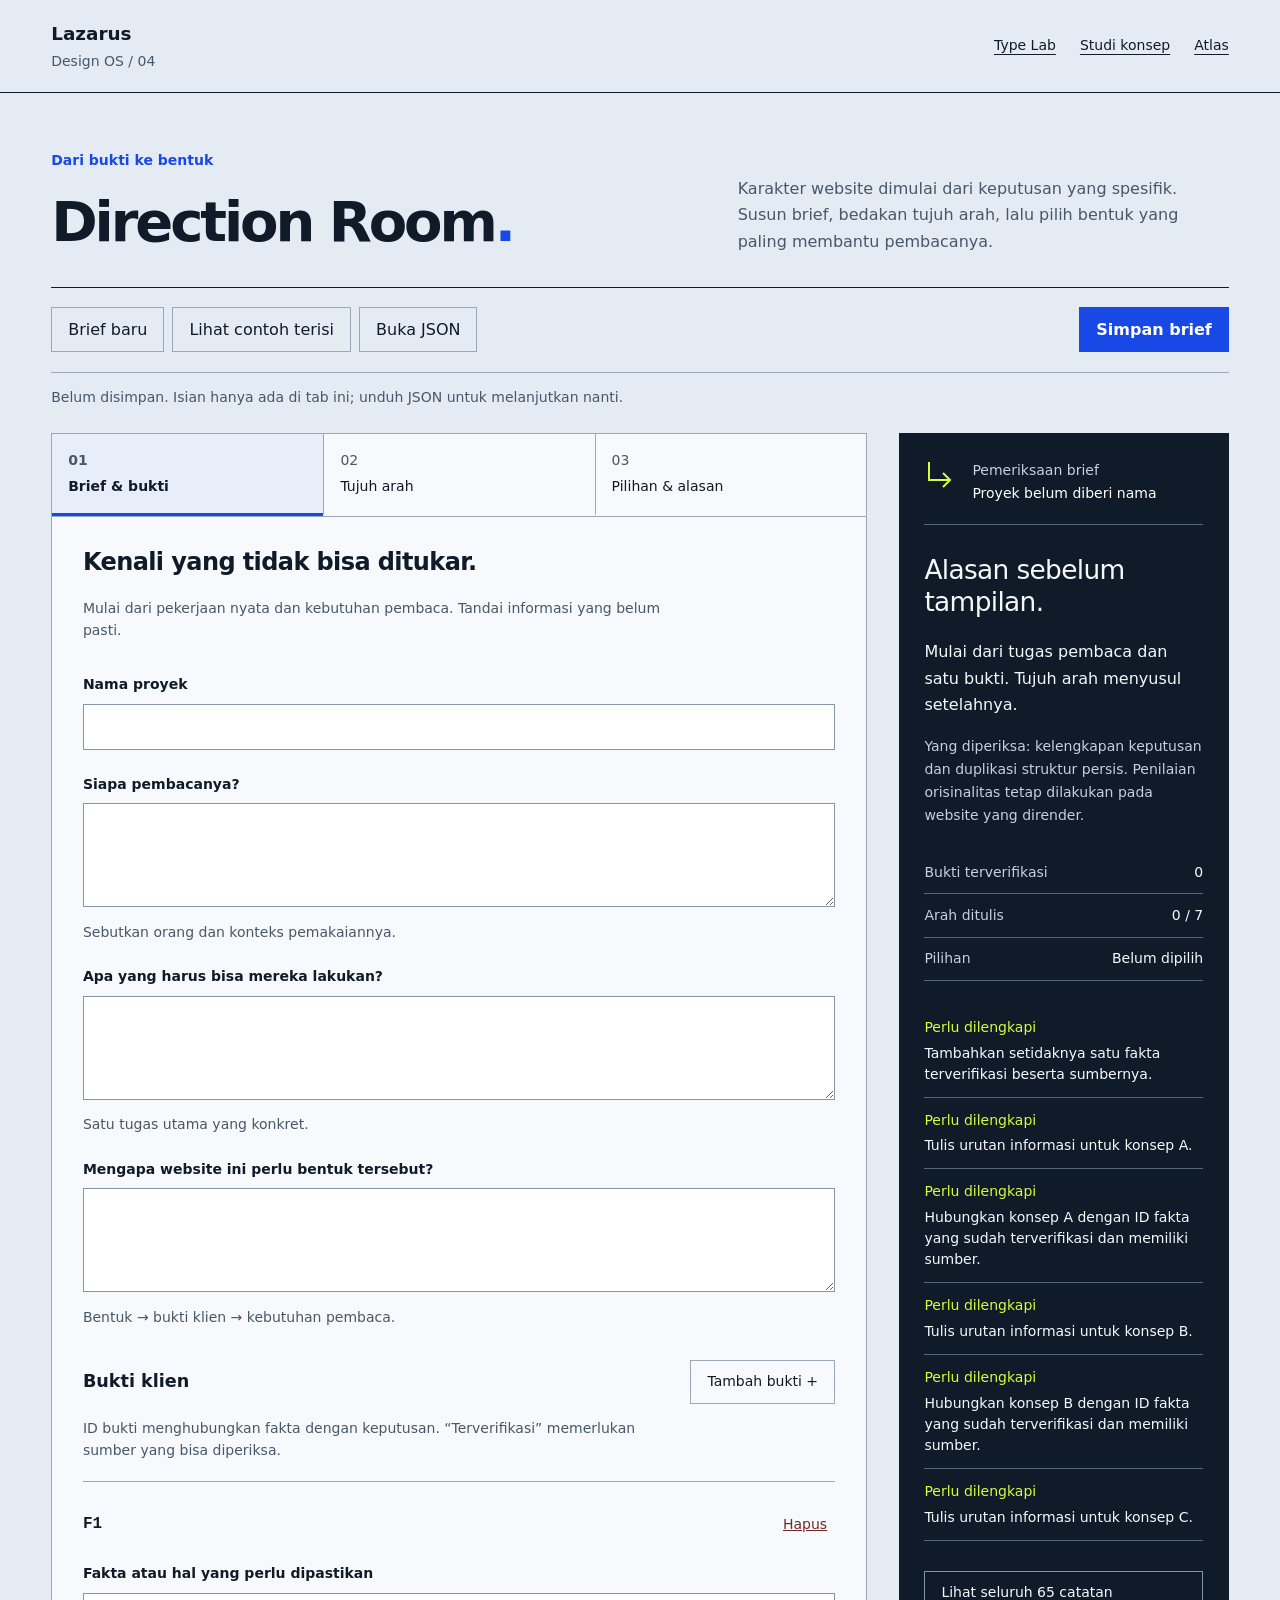
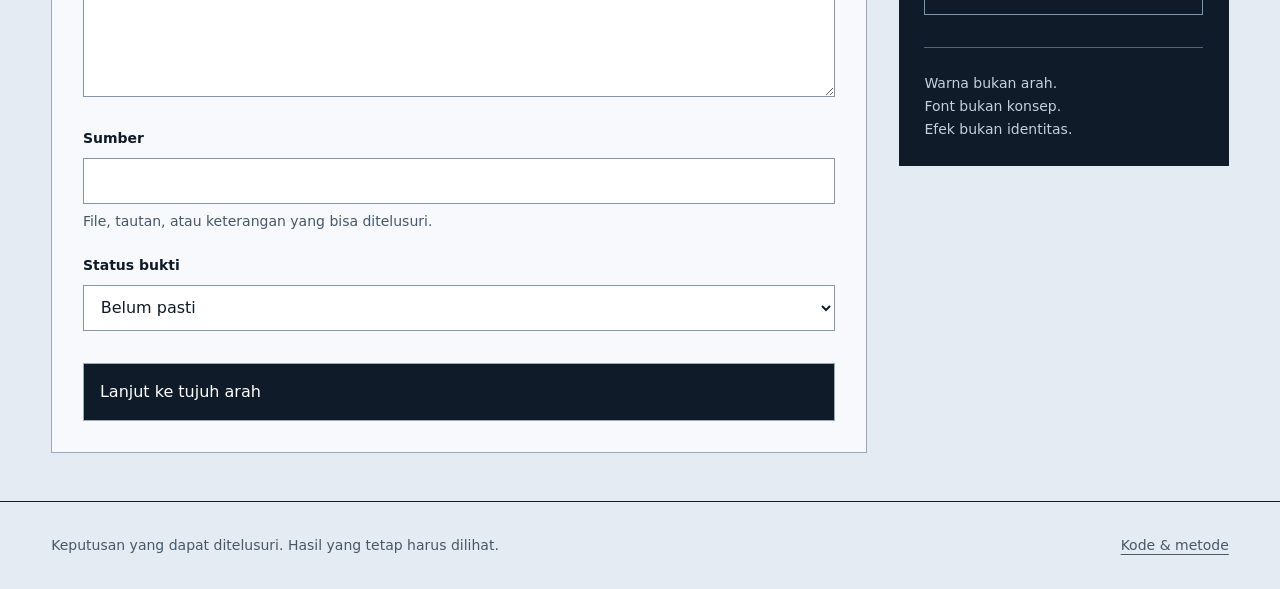
==== direction-room/index.html @ db100805 "Build Design OS v4: evidence-linked direction workspace and production gates" ====
<!doctype html>
<html lang="id">
<head>
  <meta charset="utf-8"><meta name="viewport" content="width=device-width,initial-scale=1">
  <meta name="theme-color" content="#e4ebf3">
  <meta name="description" content="Ruang kerja Lazarus untuk menghubungkan bukti klien, struktur website, dan keputusan desain.">
  <title>Direction Room · Lazarus Design OS</title>
  <link rel="stylesheet" href="room.css"><script type="module" src="room.mjs"></script>
</head>
<body>
  <a class="skip" href="#workspace">Lewati navigasi</a>
  <header class="masthead"><a class="brand" href="../">Lazarus <span>Design OS / 04</span></a><nav aria-label="Peralatan desain"><a href="../type-lab/">Type Lab</a><a href="../concepts/">Studi konsep</a><a href="../">Atlas</a></nav></header>
  <main>
    <div class="intro"><div><p class="eyebrow">Dari bukti ke bentuk</p><h1>Direction Room<span aria-hidden="true">.</span></h1></div><p class="intro-copy">Karakter website dimulai dari keputusan yang spesifik. Susun brief, bedakan tujuh arah, lalu pilih bentuk yang paling membantu pembacanya.</p></div>
    <div class="toolbar"><div class="file-actions"><button id="new-project" type="button">Brief baru</button><button id="load-example" type="button">Lihat contoh terisi</button><button id="import-project" type="button">Buka JSON</button><input id="import-file" type="file" accept=".json,application/json" hidden></div><button id="export-project" class="primary" type="button">Simpan brief</button></div>
    <p id="notice" role="status" aria-live="polite">Belum disimpan. Isian hanya ada di tab ini; unduh JSON untuk melanjutkan nanti.</p>
    <noscript><p>Editor membutuhkan JavaScript. Template JSON dan pemeriksaan CLI tersedia di repository.</p></noscript>
    <div class="workspace" id="workspace">
      <div class="editor">
        <nav class="steps" aria-label="Tahap penyusunan"><button type="button" data-panel="brief" aria-current="step"><span>01</span> Brief & bukti</button><button type="button" data-panel="concepts"><span>02</span> Tujuh arah</button><button type="button" data-panel="selection"><span>03</span> Pilihan & alasan</button></nav>
        <section id="panel-brief" class="panel" aria-labelledby="brief-heading">
          <div class="section-heading"><h2 id="brief-heading">Kenali yang tidak bisa ditukar.</h2><p>Mulai dari pekerjaan nyata dan kebutuhan pembaca. Tandai informasi yang belum pasti.</p></div>
          <div id="project-fields"></div>
          <div class="subheading"><h3>Bukti klien</h3><button type="button" id="add-fact">Tambah bukti +</button></div><p class="hint">ID bukti menghubungkan fakta dengan keputusan. “Terverifikasi” memerlukan sumber yang bisa diperiksa.</p><div id="facts"></div>
          <button class="next" data-next="concepts" type="button">Lanjut ke tujuh arah</button>
        </section>
        <section id="panel-concepts" class="panel" aria-labelledby="concepts-heading" hidden>
          <div class="section-heading"><h2 id="concepts-heading">Tujuh struktur. Satu brief.</h2><p>Ubah cara orang memahami isinya: urutan informasi, cara membaca, dan tindakan utamanya.</p></div>
          <div class="concept-tabs" role="tablist" aria-label="Arah konsep" id="concept-tabs"></div>
          <div id="concept-editor" role="tabpanel" tabindex="0"></div>
          <details class="comparison"><summary>Bandingkan seluruh struktur</summary><div class="table-scroll" tabindex="0" role="region" aria-label="Perbandingan tujuh arah"><table><thead><tr><th scope="col">Arah</th><th scope="col">Urutan isi</th><th scope="col">Cara membaca</th><th scope="col">Interaksi</th></tr></thead><tbody id="concept-matrix"></tbody></table></div></details>
          <button class="next" data-next="selection" type="button">Pilih dan pertanggungjawabkan</button>
        </section>
        <section id="panel-selection" class="panel" aria-labelledby="selection-heading" hidden>
          <div class="section-heading"><h2 id="selection-heading">Pilih dengan alasan.</h2><p>Catat manfaat, konsekuensi, dan satu keputusan yang membuat proyek ini milik kliennya.</p></div>
          <div id="selection-fields"></div><h3 class="division">Keputusan khas proyek</h3><div id="signature-fields"></div>
          <div class="subheading"><h3>Keputusan dominan</h3><button type="button" id="add-decision">Tambah +</button></div><div id="decisions"></div>
          <div class="subheading"><h3>Pola yang perlu dihindari</h3><button type="button" id="add-avoid">Tambah +</button></div><p class="hint">Jelaskan alasannya untuk proyek ini. Kartu, serif, atau animasi bukan larangan universal.</p><div id="avoid"></div>
          <div class="subheading"><h3>Perbandingan proyek sebelumnya</h3><button type="button" id="add-prior">Tambah +</button></div><div id="prior-projects"></div><div id="comparison-fields"></div>
          <div class="handoff"><h3>Bawa keputusan ini ke implementasi.</h3><p>Unduh JSON, buat tiga spesimen dengan teks yang sama, lalu isi bagian <code>typography</code> dan <code>qa</code> di file itu. Bukti tetap berada di repo klien.</p><code class="command">node scripts/design-gate.mjs check /path/to/client/design-contract.json --stage design</code><a href="https://github.com/AzrielChoerulHakim/lazarus-design-os/blob/main/docs/DESIGN_CONTRACT.md">Panduan pemeriksaan dan rilis</a></div>
        </section>
      </div>
      <aside class="review" aria-labelledby="review-heading"><div class="review-top"><svg class="review-mark" aria-hidden="true" viewBox="0 0 32 32" width="32" height="32"><path d="M5 3v18h21m-7-7 7 7-7 7" fill="none" stroke="currentColor" stroke-width="2"/></svg><p>Pemeriksaan brief<br><strong id="project-label">Proyek belum diberi nama</strong></p></div><h2 id="review-heading">Alasan sebelum tampilan.</h2><p id="review-summary" aria-live="polite"></p><p class="review-scope">Yang diperiksa: kelengkapan keputusan dan duplikasi struktur persis. Penilaian orisinalitas tetap dilakukan pada website yang dirender.</p><dl class="ledger"><div><dt>Bukti terverifikasi</dt><dd id="fact-count">0</dd></div><div><dt>Arah ditulis</dt><dd id="concept-count">0 / 7</dd></div><div><dt>Pilihan</dt><dd id="chosen-label">Belum dipilih</dd></div></dl><ul id="issues"></ul><button type="button" id="all-issues">Tampilkan semua catatan</button><p class="review-footer">Warna bukan arah.<br>Font bukan konsep.<br>Efek bukan identitas.</p></aside>
    </div>
  </main>
  <footer><p>Keputusan yang dapat ditelusuri. Hasil yang tetap harus dilihat.</p><a href="https://github.com/AzrielChoerulHakim/lazarus-design-os">Kode & metode</a></footer>
</body></html>
---- direction-room/room.css ----
:root{--paper:#e4ebf3;--sheet:#f7f9fc;--ink:#101b29;--muted:#46586a;--rule:#9aa8b8;--blue:#1848e5;--lime:#d5fd3b;--pad:clamp(1rem,4vw,4.5rem)}
*,*::before,*::after{box-sizing:border-box}html{scroll-behavior:smooth;scroll-padding-top:1rem}body{margin:0;background:var(--paper);color:var(--ink);font:1rem/1.65 system-ui,-apple-system,BlinkMacSystemFont,'Segoe UI',sans-serif}button,input,textarea,select{font:inherit;color:inherit}button,a,input,textarea,select{-webkit-tap-highlight-color:transparent}a{color:inherit;text-underline-offset:.25em}button{cursor:pointer;min-height:2.75rem;border:1px solid var(--rule);background:transparent;padding:.6rem 1rem;line-height:1.5;text-align:left;overflow-wrap:anywhere}button:hover{background:#d7e2f1}button:focus-visible,a:focus-visible,summary:focus-visible,input:focus-visible,textarea:focus-visible,select:focus-visible,[tabindex]:focus-visible{outline:3px solid var(--blue);outline-offset:4px}button:disabled{cursor:default}h1,h2,h3,p{margin-top:0}h1,h2,h3{line-height:1.2}h2{font-size:1.5rem;letter-spacing:-.025em}h3{font-size:1.1rem}p{max-width:68ch}[hidden]{display:none!important}.skip{position:absolute;top:-10rem;left:1rem;z-index:10;padding:1rem;background:var(--ink);color:white}.skip:focus{top:1rem}.masthead{padding:1.2rem var(--pad);border-bottom:1px solid var(--ink);display:flex;align-items:center;justify-content:space-between;gap:1rem;flex-wrap:wrap}.brand{font-size:1.15rem;font-weight:750;text-decoration:none}.brand span{display:block;font-size:.875rem;font-weight:400;color:var(--muted)}.masthead nav{display:flex;gap:1.5rem;flex-wrap:wrap;font-size:.875rem}.masthead nav a{display:inline-flex;align-items:center;min-height:2.75rem}main{max-width:1600px;margin:auto;padding:0 var(--pad)}.intro{display:grid;grid-template-columns:1.3fr 1fr;gap:3rem;padding:3.5rem 0 2rem;align-items:end}.eyebrow{font-size:.875rem;color:var(--blue);font-weight:650;margin-bottom:1rem}h1{font-size:clamp(2rem,1.35rem + 3vw,3.5rem);letter-spacing:-.055em;font-weight:650;margin-bottom:0;overflow-wrap:anywhere}h1 span{color:var(--blue)}.intro-copy{color:var(--muted);margin:0;font-size:1rem;max-width:52ch}.toolbar{display:flex;justify-content:space-between;gap:1rem;flex-wrap:wrap;padding:1.2rem 0;border-top:1px solid var(--ink);border-bottom:1px solid var(--rule)}.file-actions{display:flex;gap:.5rem;flex-wrap:wrap}.primary{background:var(--blue);color:white;border-color:var(--blue);font-weight:650}.primary:hover{background:#1036b6}#notice{font-size:.875rem;color:var(--muted);margin:.85rem 0 1.5rem;min-height:1.5em;overflow-wrap:anywhere}#notice.error{color:#99271d;font-weight:600}.workspace{display:grid;grid-template-columns:minmax(0,1fr) minmax(275px,330px);gap:2rem;align-items:start}.editor{min-width:0;background:var(--sheet);border:1px solid var(--rule)}.steps{display:grid;grid-template-columns:repeat(3,minmax(0,1fr));border-bottom:1px solid var(--rule)}.steps button{border:0;border-bottom:3px solid transparent;padding:1rem;font-size:.875rem}.steps button+button{border-left:1px solid var(--rule)}.steps button span{display:block;color:var(--muted);margin-bottom:.3rem}.steps button[aria-current=step]{border-bottom-color:var(--blue);background:#e8eef9;font-weight:650}.panel{padding:clamp(1rem,2.4vw,2.3rem)}.section-heading{margin-bottom:2rem}.section-heading p,.hint{color:var(--muted);font-size:.875rem;line-height:1.6}.section-heading h2{max-width:26ch}.field{display:block;margin:0 0 1.4rem;min-width:0}.field>span{display:block;font-size:.875rem;font-weight:650;margin-bottom:.45rem}.field small{display:block;color:var(--muted);font-size:.875rem;margin-top:.4rem;line-height:1.5}input:not([type=file]),textarea,select{width:100%;min-width:0;min-height:2.9rem;padding:.65rem .8rem;border:1px solid #8696a8;background:white;border-radius:0;line-height:1.5}textarea{resize:vertical;min-height:6.5rem;overflow-wrap:anywhere}input::placeholder,textarea::placeholder{color:#637183}.subheading{display:flex;justify-content:space-between;align-items:center;gap:1rem;margin-top:2rem;margin-bottom:.8rem;flex-wrap:wrap}.subheading h3{margin:0}.subheading button,.remove{font-size:.875rem}.entry{border-top:1px solid var(--rule);padding-top:1.25rem;margin-top:1.25rem}.entry-heading{display:flex;justify-content:space-between;align-items:center;gap:1rem;margin-bottom:1rem}.entry-heading strong{font:600 1rem/1.5 ui-monospace,monospace}.remove{border:0;text-decoration:underline;padding:.5rem;color:#6f2a26}.field-grid{display:grid;grid-template-columns:1fr 1fr;gap:1rem}.next{display:block;background:var(--ink);color:white;margin-top:2rem;width:100%;padding:1rem}.next:hover{background:#2e435a}.concept-tabs{display:flex;gap:.4rem;flex-wrap:wrap;margin-bottom:1.5rem}.concept-tabs button{flex:1;text-align:center;min-width:2.75rem}.concept-tabs button[aria-selected=true]{background:var(--blue);border-color:var(--blue);color:white}.concept-title{font-size:.875rem;color:var(--blue);font-weight:650}.comparison{border-top:1px solid var(--rule);margin-top:2rem;padding-top:1rem}summary{cursor:pointer;min-height:2.75rem;font-weight:650}.table-scroll{max-width:100%;overflow:auto;margin-top:1rem}table{border-collapse:collapse;font-size:.875rem;min-width:600px;width:100%}th,td{text-align:left;vertical-align:top;border-bottom:1px solid var(--rule);padding:.75rem;max-width:18rem;overflow-wrap:anywhere}th{color:var(--muted)}td ol{margin:0;padding-left:1.1rem}.division{margin-top:2.5rem;padding-top:1.5rem;border-top:1px solid var(--rule)}.handoff{margin-top:2.5rem;padding:1.25rem;border:1px solid var(--rule);font-size:.875rem}.command{display:block;padding:1rem;background:#e4ebf3;overflow-wrap:anywhere;margin:1rem 0;font-size:.875rem;white-space:normal}.review{background:var(--ink);color:#f5f8fb;padding:1.6rem;min-width:0}.review-top{display:flex;gap:1rem;align-items:flex-start;border-bottom:1px solid #526579;padding-bottom:1.2rem;margin-bottom:1.8rem}.review-top p{font-size:.875rem;color:#c4d0de;margin:0;overflow-wrap:anywhere}.review-top strong{color:white;font-weight:500}.review-mark{font-size:2.7rem;color:var(--lime);line-height:1}.review h2{font-size:1.65rem;max-width:14ch;font-weight:500}.review-summary{font-weight:600}.review-scope{font-size:.875rem;color:#c4d0de}.ledger{font-size:.875rem;margin:1.5rem 0}.ledger div{display:flex;justify-content:space-between;align-items:baseline;gap:1rem;padding:.6rem 0;border-bottom:1px solid #526579}.ledger dt{color:#c4d0de}.ledger dd{margin:0;text-align:right;overflow-wrap:anywhere;max-width:55%}#issues{padding:0;list-style:none;font-size:.875rem}#issues li{padding:.75rem 0;border-bottom:1px solid #526579;overflow-wrap:anywhere;line-height:1.5}#issues li span{display:block;color:var(--lime);font-size:.875rem;margin-bottom:.3rem}.review button{color:#f5f8fb;border-color:#8294a8;font-size:.875rem;width:100%;margin-top:1rem}.review button:hover{background:#2e435a}.review :focus-visible{outline-color:var(--lime)}.review-footer{color:#c4d0de;font-size:.875rem;margin:2rem 0 0;padding-top:1.5rem;border-top:1px solid #526579}footer{max-width:1600px;margin:3rem auto 0;padding:2rem var(--pad);border-top:1px solid var(--ink);display:flex;justify-content:space-between;gap:1rem;flex-wrap:wrap;font-size:.875rem;color:var(--muted)}footer p{margin:0}::selection{background:var(--lime);color:var(--ink)}
@media(max-width:1000px){.workspace{grid-template-columns:minmax(0,1fr) minmax(240px,290px);gap:1rem}.intro{gap:1.5rem}.review{padding:1.2rem}}
@media(max-width:760px){.workspace{grid-template-columns:1fr}.intro{grid-template-columns:1fr;gap:1.3rem;padding:2rem 0}.review h2{max-width:none}.steps button{padding:.85rem .7rem}.field-grid{grid-template-columns:1fr;gap:0}.toolbar{gap:.75rem}.file-actions{width:100%}.file-actions button{flex:1;padding:.65rem;font-size:.875rem}.primary{width:100%;text-align:center}.masthead nav{gap:1rem}.review-footer{display:none}}
@media(prefers-reduced-motion:reduce){html{scroll-behavior:auto}*,*::before,*::after{animation:none!important;transition:none!important}}
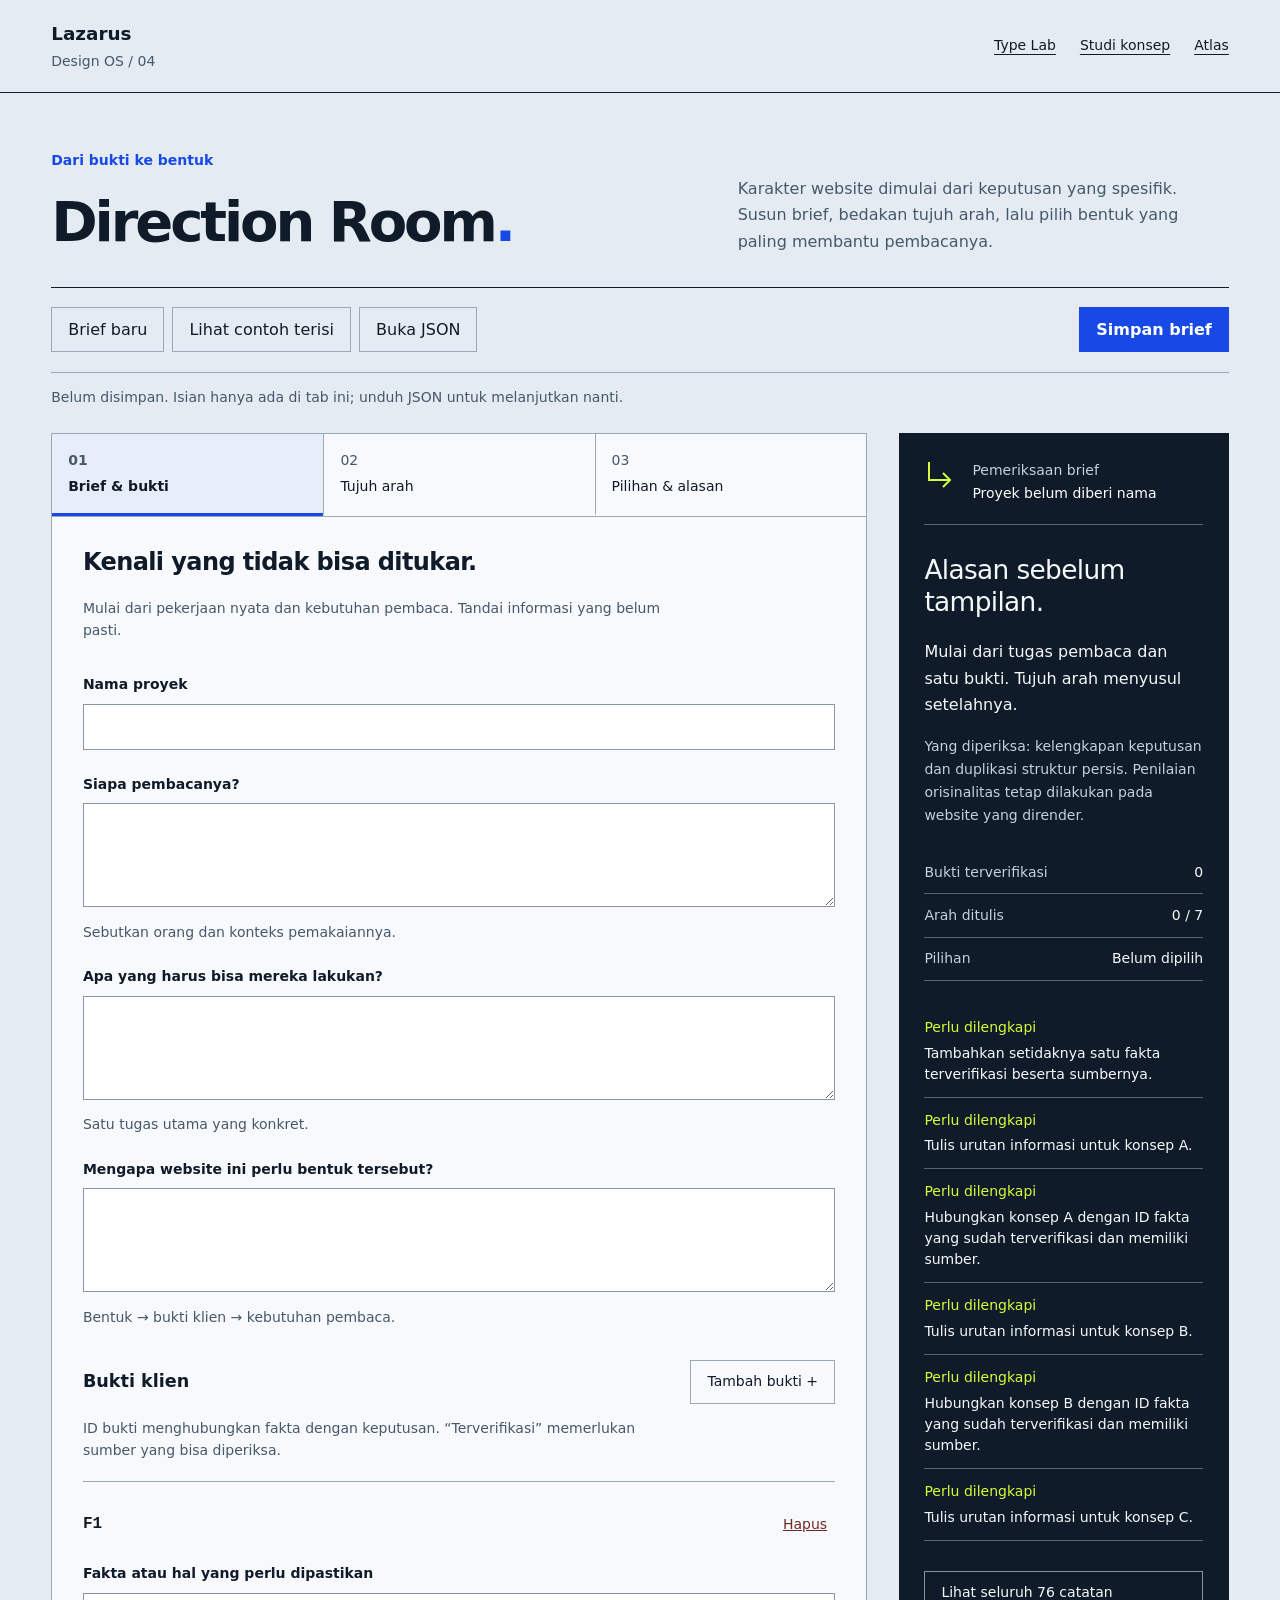
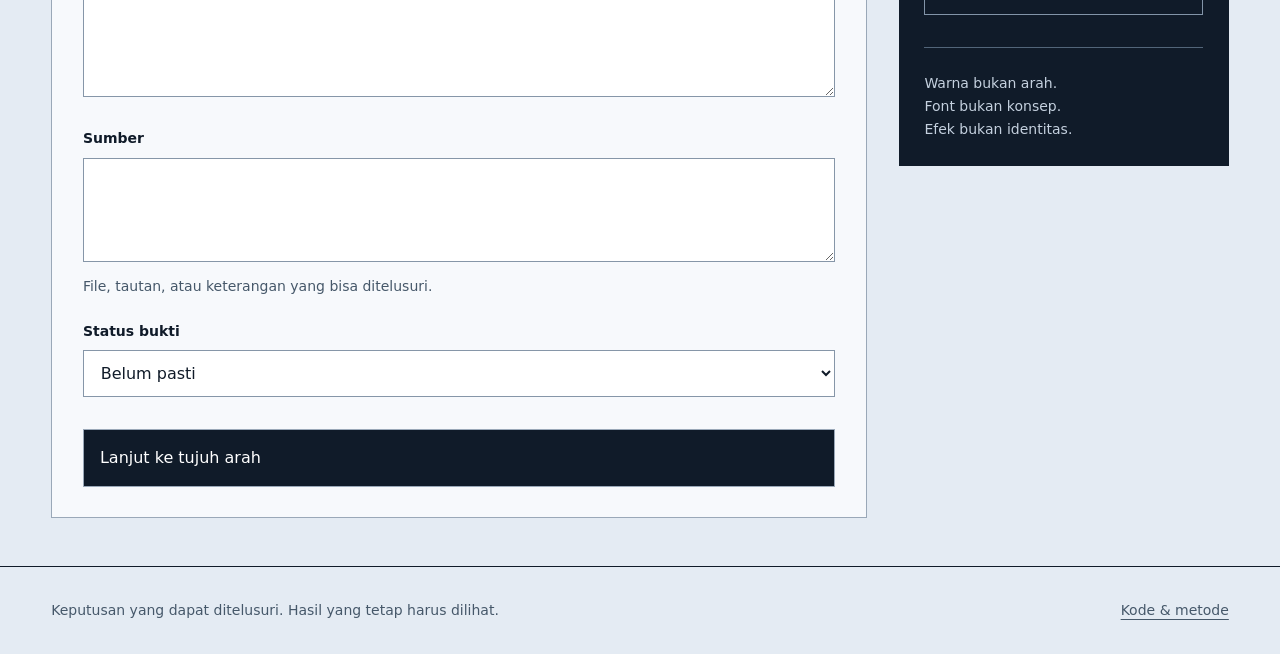
==== commit e831c54b: "feat(design-os): add client voice and mobile visual integrity release gates" ====
--- a/direction-room/index.html
+++ b/direction-room/index.html
@@ -35,9 +35,11 @@
           <div class="section-heading"><h2 id="selection-heading">Pilih dengan alasan.</h2><p>Catat manfaat, konsekuensi, dan satu keputusan yang membuat proyek ini milik kliennya.</p></div>
           <div id="selection-fields"></div><h3 class="division">Keputusan khas proyek</h3><div id="signature-fields"></div>
           <div class="subheading"><h3>Keputusan dominan</h3><button type="button" id="add-decision">Tambah +</button></div><div id="decisions"></div>
+          <h3 class="division">Tone of Voice · Suara klien</h3><p class="hint">Bentuk kalimat mengikuti persona dan pembaca, bukan otomatis mengikuti warna atau ilustrasi. Kata ganti orang pertama masih draf sampai disetujui klien.</p><div id="voice-fields"></div>
+          <h3 class="division">Mobile Visual Integrity · Komposisi kecil</h3><p class="hint">Urutan baca dan risiko overlap harus ditetapkan sebelum implementasi. Semua section diperiksa pada 320px dan 390px.</p><div id="mobile-fields"></div>
           <div class="subheading"><h3>Pola yang perlu dihindari</h3><button type="button" id="add-avoid">Tambah +</button></div><p class="hint">Jelaskan alasannya untuk proyek ini. Kartu, serif, atau animasi bukan larangan universal.</p><div id="avoid"></div>
           <div class="subheading"><h3>Perbandingan proyek sebelumnya</h3><button type="button" id="add-prior">Tambah +</button></div><div id="prior-projects"></div><div id="comparison-fields"></div>
-          <div class="handoff"><h3>Bawa keputusan ini ke implementasi.</h3><p>Unduh JSON, buat tiga spesimen dengan teks yang sama, lalu isi bagian <code>typography</code> dan <code>qa</code> di file itu. Bukti tetap berada di repo klien.</p><code class="command">node scripts/design-gate.mjs check /path/to/client/design-contract.json --stage design</code><a href="https://github.com/AzrielChoerulHakim/lazarus-design-os/blob/main/docs/DESIGN_CONTRACT.md">Panduan pemeriksaan dan rilis</a></div>
+          <div class="handoff"><h3>Bawa keputusan ini ke implementasi.</h3><p>Unduh JSON, buat tiga spesimen dengan teks yang sama, lalu lampirkan bukti <code>typography</code>, <code>voice.spec</code>, <code>mobile.spec</code> dan <code>qa</code> di file tersebut. Bukti tetap berada di repo klien.</p><code class="command">node scripts/design-gate.mjs check /path/to/client/design-contract.json --stage design</code><a href="https://github.com/AzrielChoerulHakim/lazarus-design-os/blob/main/docs/DESIGN_CONTRACT.md">Panduan pemeriksaan dan rilis</a></div>
         </section>
       </div>
       <aside class="review" aria-labelledby="review-heading"><div class="review-top"><svg class="review-mark" aria-hidden="true" viewBox="0 0 32 32" width="32" height="32"><path d="M5 3v18h21m-7-7 7 7-7 7" fill="none" stroke="currentColor" stroke-width="2"/></svg><p>Pemeriksaan brief<br><strong id="project-label">Proyek belum diberi nama</strong></p></div><h2 id="review-heading">Alasan sebelum tampilan.</h2><p id="review-summary" aria-live="polite"></p><p class="review-scope">Yang diperiksa: kelengkapan keputusan dan duplikasi struktur persis. Penilaian orisinalitas tetap dilakukan pada website yang dirender.</p><dl class="ledger"><div><dt>Bukti terverifikasi</dt><dd id="fact-count">0</dd></div><div><dt>Arah ditulis</dt><dd id="concept-count">0 / 7</dd></div><div><dt>Pilihan</dt><dd id="chosen-label">Belum dipilih</dd></div></dl><ul id="issues"></ul><button type="button" id="all-issues">Tampilkan semua catatan</button><p class="review-footer">Warna bukan arah.<br>Font bukan konsep.<br>Efek bukan identitas.</p></aside>
--- a/direction-room/room.css
+++ b/direction-room/room.css
@@ -1,5 +1,5 @@
 :root{--paper:#e4ebf3;--sheet:#f7f9fc;--ink:#101b29;--muted:#46586a;--rule:#9aa8b8;--blue:#1848e5;--lime:#d5fd3b;--pad:clamp(1rem,4vw,4.5rem)}
-*,*::before,*::after{box-sizing:border-box}html{scroll-behavior:smooth;scroll-padding-top:1rem}body{margin:0;background:var(--paper);color:var(--ink);font:1rem/1.65 system-ui,-apple-system,BlinkMacSystemFont,'Segoe UI',sans-serif}button,input,textarea,select{font:inherit;color:inherit}button,a,input,textarea,select{-webkit-tap-highlight-color:transparent}a{color:inherit;text-underline-offset:.25em}button{cursor:pointer;min-height:2.75rem;border:1px solid var(--rule);background:transparent;padding:.6rem 1rem;line-height:1.5;text-align:left;overflow-wrap:anywhere}button:hover{background:#d7e2f1}button:focus-visible,a:focus-visible,summary:focus-visible,input:focus-visible,textarea:focus-visible,select:focus-visible,[tabindex]:focus-visible{outline:3px solid var(--blue);outline-offset:4px}button:disabled{cursor:default}h1,h2,h3,p{margin-top:0}h1,h2,h3{line-height:1.2}h2{font-size:1.5rem;letter-spacing:-.025em}h3{font-size:1.1rem}p{max-width:68ch}[hidden]{display:none!important}.skip{position:absolute;top:-10rem;left:1rem;z-index:10;padding:1rem;background:var(--ink);color:white}.skip:focus{top:1rem}.masthead{padding:1.2rem var(--pad);border-bottom:1px solid var(--ink);display:flex;align-items:center;justify-content:space-between;gap:1rem;flex-wrap:wrap}.brand{font-size:1.15rem;font-weight:750;text-decoration:none}.brand span{display:block;font-size:.875rem;font-weight:400;color:var(--muted)}.masthead nav{display:flex;gap:1.5rem;flex-wrap:wrap;font-size:.875rem}.masthead nav a{display:inline-flex;align-items:center;min-height:2.75rem}main{max-width:1600px;margin:auto;padding:0 var(--pad)}.intro{display:grid;grid-template-columns:1.3fr 1fr;gap:3rem;padding:3.5rem 0 2rem;align-items:end}.eyebrow{font-size:.875rem;color:var(--blue);font-weight:650;margin-bottom:1rem}h1{font-size:clamp(2rem,1.35rem + 3vw,3.5rem);letter-spacing:-.055em;font-weight:650;margin-bottom:0;overflow-wrap:anywhere}h1 span{color:var(--blue)}.intro-copy{color:var(--muted);margin:0;font-size:1rem;max-width:52ch}.toolbar{display:flex;justify-content:space-between;gap:1rem;flex-wrap:wrap;padding:1.2rem 0;border-top:1px solid var(--ink);border-bottom:1px solid var(--rule)}.file-actions{display:flex;gap:.5rem;flex-wrap:wrap}.primary{background:var(--blue);color:white;border-color:var(--blue);font-weight:650}.primary:hover{background:#1036b6}#notice{font-size:.875rem;color:var(--muted);margin:.85rem 0 1.5rem;min-height:1.5em;overflow-wrap:anywhere}#notice.error{color:#99271d;font-weight:600}.workspace{display:grid;grid-template-columns:minmax(0,1fr) minmax(275px,330px);gap:2rem;align-items:start}.editor{min-width:0;background:var(--sheet);border:1px solid var(--rule)}.steps{display:grid;grid-template-columns:repeat(3,minmax(0,1fr));border-bottom:1px solid var(--rule)}.steps button{border:0;border-bottom:3px solid transparent;padding:1rem;font-size:.875rem}.steps button+button{border-left:1px solid var(--rule)}.steps button span{display:block;color:var(--muted);margin-bottom:.3rem}.steps button[aria-current=step]{border-bottom-color:var(--blue);background:#e8eef9;font-weight:650}.panel{padding:clamp(1rem,2.4vw,2.3rem)}.section-heading{margin-bottom:2rem}.section-heading p,.hint{color:var(--muted);font-size:.875rem;line-height:1.6}.section-heading h2{max-width:26ch}.field{display:block;margin:0 0 1.4rem;min-width:0}.field>span{display:block;font-size:.875rem;font-weight:650;margin-bottom:.45rem}.field small{display:block;color:var(--muted);font-size:.875rem;margin-top:.4rem;line-height:1.5}input:not([type=file]),textarea,select{width:100%;min-width:0;min-height:2.9rem;padding:.65rem .8rem;border:1px solid #8696a8;background:white;border-radius:0;line-height:1.5}textarea{resize:vertical;min-height:6.5rem;overflow-wrap:anywhere}input::placeholder,textarea::placeholder{color:#637183}.subheading{display:flex;justify-content:space-between;align-items:center;gap:1rem;margin-top:2rem;margin-bottom:.8rem;flex-wrap:wrap}.subheading h3{margin:0}.subheading button,.remove{font-size:.875rem}.entry{border-top:1px solid var(--rule);padding-top:1.25rem;margin-top:1.25rem}.entry-heading{display:flex;justify-content:space-between;align-items:center;gap:1rem;margin-bottom:1rem}.entry-heading strong{font:600 1rem/1.5 ui-monospace,monospace}.remove{border:0;text-decoration:underline;padding:.5rem;color:#6f2a26}.field-grid{display:grid;grid-template-columns:1fr 1fr;gap:1rem}.next{display:block;background:var(--ink);color:white;margin-top:2rem;width:100%;padding:1rem}.next:hover{background:#2e435a}.concept-tabs{display:flex;gap:.4rem;flex-wrap:wrap;margin-bottom:1.5rem}.concept-tabs button{flex:1;text-align:center;min-width:2.75rem}.concept-tabs button[aria-selected=true]{background:var(--blue);border-color:var(--blue);color:white}.concept-title{font-size:.875rem;color:var(--blue);font-weight:650}.comparison{border-top:1px solid var(--rule);margin-top:2rem;padding-top:1rem}summary{cursor:pointer;min-height:2.75rem;font-weight:650}.table-scroll{max-width:100%;overflow:auto;margin-top:1rem}table{border-collapse:collapse;font-size:.875rem;min-width:600px;width:100%}th,td{text-align:left;vertical-align:top;border-bottom:1px solid var(--rule);padding:.75rem;max-width:18rem;overflow-wrap:anywhere}th{color:var(--muted)}td ol{margin:0;padding-left:1.1rem}.division{margin-top:2.5rem;padding-top:1.5rem;border-top:1px solid var(--rule)}.handoff{margin-top:2.5rem;padding:1.25rem;border:1px solid var(--rule);font-size:.875rem}.command{display:block;padding:1rem;background:#e4ebf3;overflow-wrap:anywhere;margin:1rem 0;font-size:.875rem;white-space:normal}.review{background:var(--ink);color:#f5f8fb;padding:1.6rem;min-width:0}.review-top{display:flex;gap:1rem;align-items:flex-start;border-bottom:1px solid #526579;padding-bottom:1.2rem;margin-bottom:1.8rem}.review-top p{font-size:.875rem;color:#c4d0de;margin:0;overflow-wrap:anywhere}.review-top strong{color:white;font-weight:500}.review-mark{font-size:2.7rem;color:var(--lime);line-height:1}.review h2{font-size:1.65rem;max-width:14ch;font-weight:500}.review-summary{font-weight:600}.review-scope{font-size:.875rem;color:#c4d0de}.ledger{font-size:.875rem;margin:1.5rem 0}.ledger div{display:flex;justify-content:space-between;align-items:baseline;gap:1rem;padding:.6rem 0;border-bottom:1px solid #526579}.ledger dt{color:#c4d0de}.ledger dd{margin:0;text-align:right;overflow-wrap:anywhere;max-width:55%}#issues{padding:0;list-style:none;font-size:.875rem}#issues li{padding:.75rem 0;border-bottom:1px solid #526579;overflow-wrap:anywhere;line-height:1.5}#issues li span{display:block;color:var(--lime);font-size:.875rem;margin-bottom:.3rem}.review button{color:#f5f8fb;border-color:#8294a8;font-size:.875rem;width:100%;margin-top:1rem}.review button:hover{background:#2e435a}.review :focus-visible{outline-color:var(--lime)}.review-footer{color:#c4d0de;font-size:.875rem;margin:2rem 0 0;padding-top:1.5rem;border-top:1px solid #526579}footer{max-width:1600px;margin:3rem auto 0;padding:2rem var(--pad);border-top:1px solid var(--ink);display:flex;justify-content:space-between;gap:1rem;flex-wrap:wrap;font-size:.875rem;color:var(--muted)}footer p{margin:0}::selection{background:var(--lime);color:var(--ink)}
+*,*::before,*::after{box-sizing:border-box}html{scroll-behavior:smooth;scroll-padding-top:1rem}body{margin:0;background:var(--paper);color:var(--ink);font:1rem/1.65 system-ui,-apple-system,BlinkMacSystemFont,'Segoe UI',sans-serif}button,input,textarea,select{font:inherit;color:inherit}button,a,input,textarea,select{-webkit-tap-highlight-color:transparent}a{color:inherit;text-underline-offset:.25em}button{cursor:pointer;min-height:2.75rem;border:1px solid var(--rule);background:transparent;padding:.6rem 1rem;line-height:1.5;text-align:left;overflow-wrap:anywhere}button:hover{background:#d7e2f1}button:focus-visible,a:focus-visible,summary:focus-visible,input:focus-visible,textarea:focus-visible,select:focus-visible,[tabindex]:focus-visible{outline:3px solid var(--blue);outline-offset:4px}button:disabled{cursor:default}h1,h2,h3,p{margin-top:0}h1,h2,h3{line-height:1.2}h2{font-size:1.5rem;letter-spacing:-.025em}h3{font-size:1.1rem}p{max-width:68ch}[hidden]{display:none!important}.skip{position:absolute;top:-10rem;left:1rem;z-index:10;padding:1rem;background:var(--ink);color:white}.skip:focus{top:1rem}.masthead{padding:1.2rem var(--pad);border-bottom:1px solid var(--ink);display:flex;align-items:center;justify-content:space-between;gap:1rem;flex-wrap:wrap}.brand{font-size:1.15rem;font-weight:750;text-decoration:none}.brand span{display:block;font-size:.875rem;font-weight:400;color:var(--muted)}.masthead nav{display:flex;gap:1.5rem;flex-wrap:wrap;font-size:.875rem}.masthead nav a{display:inline-flex;align-items:center;min-height:2.75rem}main{max-width:1600px;margin:auto;padding:0 var(--pad)}.intro{display:grid;grid-template-columns:1.3fr 1fr;gap:3rem;padding:3.5rem 0 2rem;align-items:end}.eyebrow{font-size:.875rem;color:var(--blue);font-weight:650;margin-bottom:1rem}h1{font-size:clamp(2rem,1.35rem + 3vw,3.5rem);letter-spacing:-.055em;font-weight:650;margin-bottom:0;overflow-wrap:anywhere}h1 span{color:var(--blue)}.intro-copy{color:var(--muted);margin:0;font-size:1rem;max-width:52ch}.toolbar{display:flex;justify-content:space-between;gap:1rem;flex-wrap:wrap;padding:1.2rem 0;border-top:1px solid var(--ink);border-bottom:1px solid var(--rule)}.file-actions{display:flex;gap:.5rem;flex-wrap:wrap}.primary{background:var(--blue);color:white;border-color:var(--blue);font-weight:650}.primary:hover{background:#1036b6}#notice{font-size:.875rem;color:var(--muted);margin:.85rem 0 1.5rem;min-height:1.5em;overflow-wrap:anywhere}#notice.error{color:#99271d;font-weight:600}.workspace{display:grid;grid-template-columns:minmax(0,1fr) minmax(275px,330px);gap:2rem;align-items:start}.editor{min-width:0;background:var(--sheet);border:1px solid var(--rule)}.steps{display:grid;grid-template-columns:repeat(3,minmax(0,1fr));border-bottom:1px solid var(--rule)}.steps button{border:0;border-bottom:3px solid transparent;padding:1rem;font-size:.875rem}.steps button+button{border-left:1px solid var(--rule)}.steps button span{display:block;color:var(--muted);margin-bottom:.3rem}.steps button[aria-current=step]{border-bottom-color:var(--blue);background:#e8eef9;font-weight:650}.panel{padding:clamp(1rem,2.4vw,2.3rem)}.section-heading{margin-bottom:2rem}.section-heading p,.hint{color:var(--muted);font-size:.875rem;line-height:1.6}.section-heading h2{max-width:26ch}.field{display:block;margin:0 0 1.4rem;min-width:0}.field>span{display:block;font-size:.875rem;font-weight:650;margin-bottom:.45rem}.field small{display:block;color:var(--muted);font-size:.875rem;margin-top:.4rem;line-height:1.5}input:not([type=file]),textarea,select{width:100%;min-width:0;min-height:2.9rem;padding:.65rem .8rem;border:1px solid #8696a8;background:white;border-radius:0;line-height:1.5}textarea{field-sizing:content;resize:vertical;min-height:6.5rem;overflow-wrap:anywhere}input::placeholder,textarea::placeholder{color:#637183}.subheading{display:flex;justify-content:space-between;align-items:center;gap:1rem;margin-top:2rem;margin-bottom:.8rem;flex-wrap:wrap}.subheading h3{margin:0}.subheading button,.remove{font-size:.875rem}.entry{border-top:1px solid var(--rule);padding-top:1.25rem;margin-top:1.25rem}.entry-heading{display:flex;justify-content:space-between;align-items:center;gap:1rem;margin-bottom:1rem}.entry-heading strong{font:600 1rem/1.5 ui-monospace,monospace}.remove{border:0;text-decoration:underline;padding:.5rem;color:#6f2a26}.field-grid{display:grid;grid-template-columns:1fr 1fr;gap:1rem}.next{display:block;background:var(--ink);color:white;margin-top:2rem;width:100%;padding:1rem}.next:hover{background:#2e435a}.concept-tabs{display:flex;gap:.4rem;flex-wrap:wrap;margin-bottom:1.5rem}.concept-tabs button{flex:1;text-align:center;min-width:2.75rem}.concept-tabs button[aria-selected=true]{background:var(--blue);border-color:var(--blue);color:white}.concept-title{font-size:.875rem;color:var(--blue);font-weight:650}.comparison{border-top:1px solid var(--rule);margin-top:2rem;padding-top:1rem}summary{cursor:pointer;min-height:2.75rem;font-weight:650}.table-scroll{max-width:100%;overflow:auto;margin-top:1rem}table{border-collapse:collapse;font-size:.875rem;min-width:600px;width:100%}th,td{text-align:left;vertical-align:top;border-bottom:1px solid var(--rule);padding:.75rem;max-width:18rem;overflow-wrap:anywhere}th{color:var(--muted)}td ol{margin:0;padding-left:1.1rem}.division{margin-top:2.5rem;padding-top:1.5rem;border-top:1px solid var(--rule)}.handoff{margin-top:2.5rem;padding:1.25rem;border:1px solid var(--rule);font-size:.875rem}.command{display:block;padding:1rem;background:#e4ebf3;overflow-wrap:anywhere;margin:1rem 0;font-size:.875rem;white-space:normal}.review{background:var(--ink);color:#f5f8fb;padding:1.6rem;min-width:0}.review-top{display:flex;gap:1rem;align-items:flex-start;border-bottom:1px solid #526579;padding-bottom:1.2rem;margin-bottom:1.8rem}.review-top p{font-size:.875rem;color:#c4d0de;margin:0;overflow-wrap:anywhere}.review-top strong{color:white;font-weight:500}.review-mark{font-size:2.7rem;color:var(--lime);line-height:1}.review h2{font-size:1.65rem;max-width:14ch;font-weight:500}.review-summary{font-weight:600}.review-scope{font-size:.875rem;color:#c4d0de}.ledger{font-size:.875rem;margin:1.5rem 0}.ledger div{display:flex;justify-content:space-between;align-items:baseline;gap:1rem;padding:.6rem 0;border-bottom:1px solid #526579}.ledger dt{color:#c4d0de}.ledger dd{margin:0;text-align:right;overflow-wrap:anywhere;max-width:55%}#issues{padding:0;list-style:none;font-size:.875rem}#issues li{padding:.75rem 0;border-bottom:1px solid #526579;overflow-wrap:anywhere;line-height:1.5}#issues li span{display:block;color:var(--lime);font-size:.875rem;margin-bottom:.3rem}.review button{color:#f5f8fb;border-color:#8294a8;font-size:.875rem;width:100%;margin-top:1rem}.review button:hover{background:#2e435a}.review :focus-visible{outline-color:var(--lime)}.review-footer{color:#c4d0de;font-size:.875rem;margin:2rem 0 0;padding-top:1.5rem;border-top:1px solid #526579}footer{max-width:1600px;margin:3rem auto 0;padding:2rem var(--pad);border-top:1px solid var(--ink);display:flex;justify-content:space-between;gap:1rem;flex-wrap:wrap;font-size:.875rem;color:var(--muted)}footer p{margin:0}::selection{background:var(--lime);color:var(--ink)}
 @media(max-width:1000px){.workspace{grid-template-columns:minmax(0,1fr) minmax(240px,290px);gap:1rem}.intro{gap:1.5rem}.review{padding:1.2rem}}
-@media(max-width:760px){.workspace{grid-template-columns:1fr}.intro{grid-template-columns:1fr;gap:1.3rem;padding:2rem 0}.review h2{max-width:none}.steps button{padding:.85rem .7rem}.field-grid{grid-template-columns:1fr;gap:0}.toolbar{gap:.75rem}.file-actions{width:100%}.file-actions button{flex:1;padding:.65rem;font-size:.875rem}.primary{width:100%;text-align:center}.masthead nav{gap:1rem}.review-footer{display:none}}
+@media(max-width:760px){.workspace{grid-template-columns:1fr}.intro{grid-template-columns:1fr;gap:1.3rem;padding:2rem 0}.review h2{max-width:none}.steps button{padding:.85rem .7rem}.field-grid{grid-template-columns:1fr;gap:0}.toolbar{gap:.75rem}.file-actions{width:100%}.file-actions button{flex:1 1 7.5em;padding:.65rem;font-size:.875rem}.primary{width:100%;text-align:center}.masthead nav{gap:1rem}.review-footer{display:none}}
 @media(prefers-reduced-motion:reduce){html{scroll-behavior:auto}*,*::before,*::after{animation:none!important;transition:none!important}}
